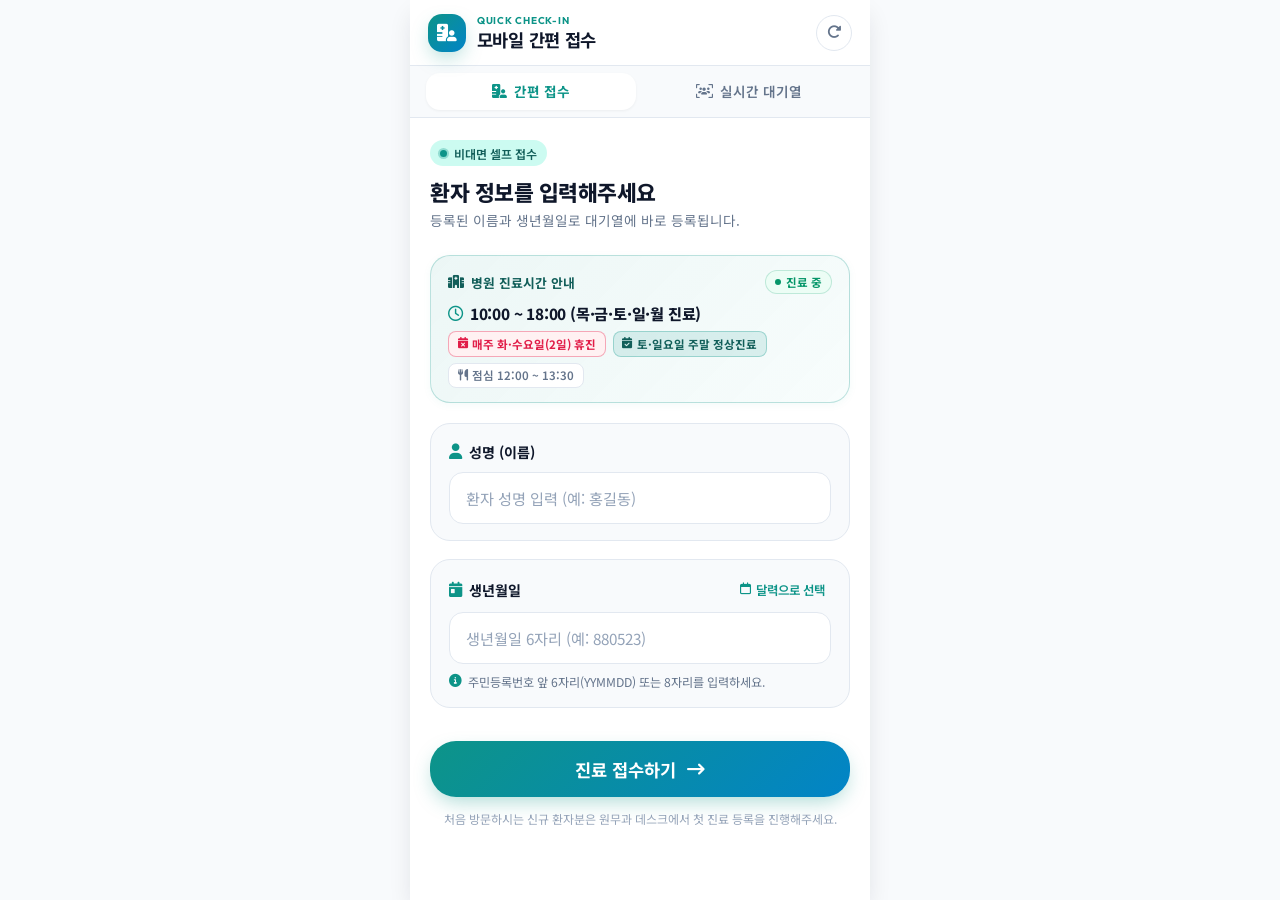
==== quick-ui/index.html @ 98c931a6 "***의원 custom" ====
<!DOCTYPE html>
<html lang="ko">
<head>
    <meta charset="UTF-8">
    <meta name="viewport" content="width=device-width, initial-scale=1.0, maximum-scale=1.0, user-scalable=no, viewport-fit=cover">
    <meta name="theme-color" content="#0d9488">
    <meta name="apple-mobile-web-app-capable" content="yes">
    <meta name="apple-mobile-web-app-status-bar-style" content="black-translucent">
    <title>빠른 간편 접수 | 모바일 셀프체크인</title>
    
    <!-- Google Fonts -->
    <link rel="preconnect" href="https://fonts.googleapis.com">
    <link rel="preconnect" href="https://fonts.gstatic.com" crossorigin>
    <link href="https://fonts.googleapis.com/css2?family=Pretendard:wght@300;400;500;600;700;800&family=Outfit:wght@400;600;700&family=Noto+Sans+KR:wght@300;400;500;700&display=swap" rel="stylesheet">
    
    <!-- FontAwesome 6 -->
    <link rel="stylesheet" href="https://cdnjs.cloudflare.com/ajax/libs/font-awesome/6.5.1/css/all.min.css">
    
    <link rel="stylesheet" href="style.css?v=8">
    <!-- Dynamic Gateway config -->
    <script src="/config.js?v=2"></script>
</head>
<body>
    <div class="mobile-container">
        <!-- Top App Bar / Header -->
        <header class="app-bar">
            <div class="header-brand">
                <div class="brand-icon">
                    <i class="fa-solid fa-hospital-user"></i>
                </div>
                <div class="brand-text">
                    <span class="brand-badge">QUICK CHECK-IN</span>
                    <h1 class="brand-title">모바일 간편 접수</h1>
                </div>
            </div>
            <div class="header-actions">
                <button type="button" class="icon-btn" id="btn-refresh" title="새로고침" onclick="resetForm()">
                    <i class="fa-solid fa-rotate-right"></i>
                </button>
            </div>
        </header>

        <!-- Navigation Tabs between /quick and /quicklist -->
        <nav class="sub-nav">
            <a href="/quick/" class="nav-tab active">
                <i class="fa-solid fa-hospital-user"></i>
                <span>간편 접수</span>
            </a>
            <a href="/quicklist/" class="nav-tab">
                <i class="fa-solid fa-users-viewfinder"></i>
                <span>실시간 대기열</span>
            </a>
        </nav>

        <!-- Main Content Area -->
        <main class="main-content">
            <!-- Form View -->
            <section id="form-view" class="view-panel active">
                <div class="hero-banner">
                    <div class="hero-pill">
                        <span class="live-dot"></span> 비대면 셀프 접수
                    </div>
                    <h2>환자 정보를 입력해주세요</h2>
                    <p>등록된 이름과 생년월일로 대기열에 바로 등록됩니다.</p>
                </div>

                <!-- Hospital Clinic Operating Hours Information Card -->
                <div class="clinic-info-card" id="clinic-info-card">
                    <div class="clinic-info-header">
                        <div class="clinic-info-title">
                            <i class="fa-solid fa-hospital"></i>
                            <span>병원 진료시간 안내</span>
                        </div>
                        <div class="clinic-status-tag open" id="clinic-status-tag">
                            <span class="status-pulse-dot"></span>
                            <span id="clinic-status-badge-text">진료 중</span>
                        </div>
                    </div>
                    <div class="clinic-info-body">
                        <div class="hours-highlight">
                            <i class="fa-regular fa-clock"></i>
                            <span id="clinic-hours-display">10:00 ~ 18:00 (목·금·토·일·월 진료)</span>
                        </div>
                        <div class="hours-chips">
                            <span class="chip-badge closed-day"><i class="fa-solid fa-calendar-xmark"></i> 매주 화·수요일(2일) 휴진</span>
                            <span class="chip-badge weekend"><i class="fa-solid fa-calendar-check"></i> 토·일요일 주말 정상진료</span>
                            <span class="chip-badge lunch"><i class="fa-solid fa-utensils"></i> 점심 12:00 ~ 13:30</span>
                        </div>
                    </div>
                </div>

                <!-- Clinic Closed / Server Down Alert Banner -->
                <div id="clinic-closed-banner" class="alert-banner warning" style="display:none;">
                    <i class="fa-solid fa-triangle-exclamation"></i>
                    <div class="banner-text">
                        <strong id="closed-banner-title">현재 진료시간이 아닙니다</strong>
                        <p id="closed-banner-desc">현재 진료시간이 아니거나 진료준비중입니다. 진료시간 내에 접수해 주세요.</p>
                    </div>
                </div>

                <form id="quick-checkin-form" onsubmit="handleFormSubmit(event)" novalidate>
                    <!-- Patient Name Input -->
                    <div class="input-card">
                        <label for="pname" class="input-label">
                            <i class="fa-solid fa-user"></i>
                            <span>성명 (이름)</span>
                        </label>
                        <div class="input-wrapper">
                            <input 
                                type="text" 
                                id="pname" 
                                name="pname" 
                                class="form-input" 
                                placeholder="환자 성명 입력 (예: 홍길동)" 
                                autocomplete="off" 
                                autocorrect="off"
                                spellcheck="false"
                                required
                            >
                            <button type="button" class="clear-input-btn" onclick="clearField('pname')" id="clear-pname-btn" style="display:none;">
                                <i class="fa-solid fa-circle-xmark"></i>
                            </button>
                        </div>
                    </div>

                    <!-- Birthdate Input with Dual Mode (Numeric 6/8 digits or Date Picker) -->
                    <div class="input-card">
                        <div class="label-row">
                            <label for="birth-numeric" class="input-label">
                                <i class="fa-solid fa-calendar-day"></i>
                                <span>생년월일</span>
                            </label>
                            <button type="button" class="mode-toggle-btn" id="btn-toggle-picker" onclick="toggleBirthInputMode()">
                                <i class="fa-regular fa-calendar"></i>
                                <span id="toggle-picker-label">달력으로 선택</span>
                            </button>
                        </div>

                        <!-- 1) Numeric Easy Input (Default for mobile phone keypad) -->
                        <div id="numeric-input-group" class="input-wrapper">
                            <input 
                                type="tel" 
                                id="birth-numeric" 
                                class="form-input" 
                                placeholder="생년월일 6자리 (예: 880523)" 
                                maxlength="8"
                                inputmode="numeric"
                                pattern="[0-9]*"
                                autocomplete="off"
                            >
                            <button type="button" class="clear-input-btn" onclick="clearField('birth-numeric')" id="clear-birth-btn" style="display:none;">
                                <i class="fa-solid fa-circle-xmark"></i>
                            </button>
                        </div>

                        <!-- 2) Native Date Picker Input (Alternative) -->
                        <div id="date-picker-group" class="input-wrapper" style="display:none;">
                            <input 
                                type="date" 
                                id="pbirth" 
                                class="form-input date-native"
                            >
                        </div>

                        <!-- Real-time formatted preview helper -->
                        <div class="helper-box" id="birth-helper">
                            <i class="fa-solid fa-circle-info"></i>
                            <span id="birth-helper-text">주민등록번호 앞 6자리(YYMMDD) 또는 8자리를 입력하세요.</span>
                        </div>
                    </div>

                    <!-- Error Alert Banner -->
                    <div id="error-banner" class="alert-banner error" style="display:none;">
                        <i class="fa-solid fa-triangle-exclamation"></i>
                        <span id="error-message">오류가 발생했습니다.</span>
                    </div>

                    <!-- Submit Actions -->
                    <div class="submit-dock">
                        <button type="submit" id="submit-btn" class="btn-submit">
                            <span class="btn-text">진료 접수하기</span>
                            <i class="fa-solid fa-arrow-right-long"></i>
                            <div class="spinner" id="btn-spinner" style="display:none;"></div>
                        </button>
                        <p class="terms-notice">
                            처음 방문하시는 신규 환자분은 원무과 데스크에서 첫 진료 등록을 진행해주세요.
                        </p>
                    </div>
                </form>
            </section>

            <!-- Success Confirmation View -->
            <section id="success-view" class="view-panel" style="display:none;">
                <div class="ticket-card">
                    <div class="ticket-header">
                        <div class="check-circle-icon">
                            <i class="fa-solid fa-check"></i>
                        </div>
                        <h2>접수가 정상 완료되었습니다!</h2>
                        <p class="ticket-sub">대기 순서가 되면 성함을 호명해 드립니다.</p>
                    </div>

                    <div class="ticket-divider">
                        <div class="notch left"></div>
                        <div class="dash-line"></div>
                        <div class="notch right"></div>
                    </div>

                    <div class="ticket-body">
                        <div class="info-row">
                            <span class="info-label">환자 성명</span>
                            <span class="info-value highlight-name" id="res-patient-name">-</span>
                        </div>
                        <div class="info-row">
                            <span class="info-label">생년월일</span>
                            <span class="info-value" id="res-patient-birth">-</span>
                        </div>
                        <div class="info-row">
                            <span class="info-label">접수 일시</span>
                            <span class="info-value" id="res-register-time">-</span>
                        </div>
                        <div class="info-row">
                            <span class="info-label">접수 구분</span>
                            <span class="info-value badge-gubun" id="res-register-gubun">모바일</span>
                        </div>
                    </div>

                    <div class="ticket-footer">
                        <div class="notice-pill">
                            <i class="fa-solid fa-bullhorn"></i>
                            <span>원내 대기실에서 잠시만 대기해 주세요.</span>
                        </div>
                    </div>
                </div>

                <div class="action-dock">
                    <a href="/quicklist/" class="btn-primary-action" id="btn-go-quicklist" onclick="cancelAutoRedirect(); window.location.href='/quicklist/'; return false;">
                        <i class="fa-solid fa-clock-rotate-left"></i>
                        <span id="btn-go-quicklist-text">내 대기시간 실시간 조회</span>
                    </a>
                    <button type="button" class="btn-secondary-full" id="btn-add-another" onclick="cancelAutoRedirect(); resetForm();">
                        <i class="fa-solid fa-user-plus"></i>
                        <span>다른 환자 추가 접수하기</span>
                    </button>
                </div>
            </section>
        </main>
    </div>

    <!-- Notification Toast Modal -->
    <div id="toast" class="toast-popup" style="display:none;">
        <span id="toast-text"></span>
    </div>

    <!-- Clinic Closed / Server Down Alert Modal Popup -->
    <div id="clinic-closed-modal" class="modal-overlay" style="display:none;">
        <div class="modal-card">
            <div class="modal-icon warning">
                <i class="fa-solid fa-door-closed"></i>
            </div>
            <h3 id="modal-closed-title">현재 진료시간이 아닙니다</h3>
            <p id="modal-closed-desc">
                현재 진료시간이 아니거나 진료준비중이므로 접수가 불가능합니다.
            </p>
            <div class="clinic-hours-box">
                <i class="fa-regular fa-clock"></i>
                <span id="modal-hours-text">10:00 ~ 18:00 (매주 화·수요일 휴진 / 토·일 주말 정상진료 / 점심 12:00 ~ 13:30)</span>
            </div>
            <button type="button" class="btn-modal-close" onclick="closeClosedModal()">확인</button>
        </div>
    </div>

    <script src="app.js?v=8"></script>
</body>
</html>
---- quick-ui/style.css ----
:root {
    --primary: #0d9488;
    --primary-hover: #0f766e;
    --primary-light: #ccfbf1;
    --primary-dark: #115e59;
    --primary-gradient: linear-gradient(135deg, #0d9488 0%, #0284c7 100%);
    
    --accent: #f59e0b;
    --danger: #ef4444;
    --danger-light: #fef2f2;
    --success: #10b981;
    --success-light: #ecfdf5;

    --bg-page: #f8fafc;
    --bg-card: #ffffff;
    --text-main: #0f172a;
    --text-muted: #64748b;
    --text-sub: #94a3b8;
    --border-color: #e2e8f0;
    --border-focus: #0d9488;

    --radius-sm: 8px;
    --radius-md: 14px;
    --radius-lg: 20px;
    --radius-xl: 26px;

    --shadow-sm: 0 1px 3px rgba(0, 0, 0, 0.05);
    --shadow-md: 0 4px 12px -2px rgba(15, 23, 42, 0.08);
    --shadow-lg: 0 12px 24px -4px rgba(15, 23, 42, 0.12);
    --shadow-glow: 0 8px 20px -4px rgba(13, 148, 136, 0.35);

    --transition: all 0.2s cubic-bezier(0.16, 1, 0.3, 1);
}

@media (prefers-color-scheme: dark) {
    :root {
        --bg-page: #0f172a;
        --bg-card: #1e293b;
        --text-main: #f8fafc;
        --text-muted: #94a3b8;
        --text-sub: #64748b;
        --border-color: #334155;
        --border-focus: #14b8a6;
        --primary-light: rgba(13, 148, 136, 0.15);
        --danger-light: rgba(239, 68, 68, 0.15);
        --success-light: rgba(16, 185, 129, 0.15);
        --shadow-md: 0 4px 14px -2px rgba(0, 0, 0, 0.35);
        --shadow-lg: 0 12px 28px -4px rgba(0, 0, 0, 0.5);
    }
}

* {
    box-sizing: border-box;
    margin: 0;
    padding: 0;
    -webkit-tap-highlight-color: transparent;
    font-family: 'Pretendard', -apple-system, BlinkMacSystemFont, 'Noto Sans KR', sans-serif;
}

html, body {
    width: 100%;
    min-height: 100%;
    min-height: 100dvh;
    background-color: var(--bg-page);
    color: var(--text-main);
    display: flex;
    justify-content: center;
    align-items: stretch;
    -webkit-font-smoothing: antialiased;
}

/* Mobile-first Container */
.mobile-container {
    width: 100%;
    max-width: 460px;
    min-height: 100dvh;
    background-color: var(--bg-card);
    display: flex;
    flex-direction: column;
    box-shadow: var(--shadow-lg);
    position: relative;
    padding-top: env(safe-area-inset-top, 0px);
    padding-bottom: env(safe-area-inset-bottom, 0px);
}

/* Top App Bar */
.app-bar {
    display: flex;
    align-items: center;
    justify-content: space-between;
    padding: 0.85rem 1.15rem;
    border-bottom: 1px solid var(--border-color);
    background: var(--bg-card);
    position: sticky;
    top: 0;
    z-index: 50;
}

.header-brand {
    display: flex;
    align-items: center;
    gap: 0.65rem;
}

.brand-icon {
    width: 38px;
    height: 38px;
    background: var(--primary-gradient);
    color: #ffffff;
    border-radius: var(--radius-md);
    display: flex;
    align-items: center;
    justify-content: center;
    font-size: 1.1rem;
    box-shadow: var(--shadow-glow);
}

.brand-text {
    display: flex;
    flex-direction: column;
}

.brand-badge {
    font-family: 'Outfit', sans-serif;
    font-size: 0.62rem;
    font-weight: 700;
    letter-spacing: 0.75px;
    color: var(--primary);
    text-transform: uppercase;
}

.brand-title {
    font-size: 1.1rem;
    font-weight: 700;
    color: var(--text-main);
    letter-spacing: -0.3px;
}

.header-actions {
    display: flex;
    align-items: center;
    gap: 0.5rem;
}

.icon-btn {
    width: 36px;
    height: 36px;
    border: 1px solid var(--border-color);
    background: transparent;
    border-radius: 50%;
    color: var(--text-muted);
    font-size: 0.9rem;
    display: flex;
    align-items: center;
    justify-content: center;
    cursor: pointer;
    transition: var(--transition);
}

.icon-btn:active {
    transform: rotate(180deg) scale(0.92);
    background-color: var(--primary-light);
    color: var(--primary);
}

/* Main Content Area */
.main-content {
    flex: 1;
    padding: 1.25rem 1.25rem 1.75rem;
    display: flex;
    flex-direction: column;
}

.view-panel {
    display: flex;
    flex-direction: column;
    flex: 1;
    animation: fadeIn 0.3s cubic-bezier(0.16, 1, 0.3, 1);
}

@keyframes fadeIn {
    from {
        opacity: 0;
        transform: translateY(8px);
    }
    to {
        opacity: 1;
        transform: translateY(0);
    }
}

/* Hero Banner */
.hero-banner {
    margin-bottom: 1.5rem;
}

.hero-pill {
    display: inline-flex;
    align-items: center;
    gap: 0.4rem;
    padding: 0.3rem 0.65rem;
    background: var(--primary-light);
    color: var(--primary-dark);
    font-size: 0.75rem;
    font-weight: 600;
    border-radius: 999px;
    margin-bottom: 0.65rem;
}

@media (prefers-color-scheme: dark) {
    .hero-pill {
        color: #5eead4;
    }
}

.live-dot {
    width: 7px;
    height: 7px;
    background-color: var(--primary);
    border-radius: 50%;
    box-shadow: 0 0 0 2px rgba(13, 148, 136, 0.3);
    animation: pulseDot 1.8s infinite;
}

@keyframes pulseDot {
    0% { transform: scale(0.95); box-shadow: 0 0 0 0 rgba(13, 148, 136, 0.7); }
    70% { transform: scale(1); box-shadow: 0 0 0 6px rgba(13, 148, 136, 0); }
    100% { transform: scale(0.95); box-shadow: 0 0 0 0 rgba(13, 148, 136, 0); }
}

.hero-banner h2 {
    font-size: 1.35rem;
    font-weight: 800;
    line-height: 1.35;
    letter-spacing: -0.5px;
    margin-bottom: 0.35rem;
    color: var(--text-main);
}

.hero-banner p {
    font-size: 0.85rem;
    color: var(--text-muted);
    line-height: 1.4;
}

/* Hospital Clinic Info Card */
.clinic-info-card {
    background: linear-gradient(135deg, rgba(13, 148, 136, 0.08) 0%, rgba(20, 184, 166, 0.03) 100%);
    border: 1px solid rgba(13, 148, 136, 0.25);
    border-radius: var(--radius-lg);
    padding: 0.9rem 1.05rem;
    margin-bottom: 1.25rem;
    box-shadow: 0 2px 8px rgba(13, 148, 136, 0.05);
    transition: var(--transition);
}

.clinic-info-header {
    display: flex;
    align-items: center;
    justify-content: space-between;
    margin-bottom: 0.5rem;
}

.clinic-info-title {
    display: flex;
    align-items: center;
    gap: 0.45rem;
    font-size: 0.8rem;
    font-weight: 700;
    color: var(--primary-dark);
}

@media (prefers-color-scheme: dark) {
    .clinic-info-title {
        color: #5eead4;
    }
}

.clinic-status-tag {
    display: inline-flex;
    align-items: center;
    gap: 0.35rem;
    padding: 0.2rem 0.55rem;
    border-radius: 999px;
    font-size: 0.72rem;
    font-weight: 700;
}

.clinic-status-tag.open {
    background: #ecfdf5;
    color: #059669;
    border: 1px solid rgba(5, 150, 105, 0.2);
}

.clinic-status-tag.lunch {
    background: #fffbeb;
    color: #d97706;
    border: 1px solid rgba(217, 119, 6, 0.2);
}

.clinic-status-tag.closed {
    background: #fef2f2;
    color: #dc2626;
    border: 1px solid rgba(220, 38, 38, 0.2);
}

@media (prefers-color-scheme: dark) {
    .clinic-status-tag.open {
        background: rgba(5, 150, 105, 0.2);
        color: #34d399;
    }
    .clinic-status-tag.lunch {
        background: rgba(217, 119, 6, 0.2);
        color: #fbbf24;
    }
    .clinic-status-tag.closed {
        background: rgba(220, 38, 38, 0.2);
        color: #f87171;
    }
}

.status-pulse-dot {
    width: 6px;
    height: 6px;
    border-radius: 50%;
    background-color: currentColor;
    animation: pulseDot 1.5s infinite;
}

.clinic-info-body {
    display: flex;
    flex-direction: column;
    gap: 0.45rem;
}

.hours-highlight {
    display: flex;
    align-items: center;
    gap: 0.45rem;
    font-size: 0.95rem;
    font-weight: 800;
    color: var(--text-main);
    letter-spacing: -0.2px;
}

.hours-highlight i {
    color: var(--primary);
    font-size: 0.95rem;
}

.hours-chips {
    display: flex;
    flex-wrap: wrap;
    gap: 0.4rem;
}

.chip-badge {
    display: inline-flex;
    align-items: center;
    gap: 0.3rem;
    padding: 0.22rem 0.55rem;
    border-radius: var(--radius-sm);
    font-size: 0.72rem;
    font-weight: 600;
}

.chip-badge.closed-day {
    background: #fff1f2;
    color: #e11d48;
    border: 1px solid rgba(225, 29, 72, 0.35);
    font-weight: 700;
}

@media (prefers-color-scheme: dark) {
    .chip-badge.closed-day {
        background: rgba(225, 29, 72, 0.2);
        color: #fda4af;
        border-color: rgba(225, 29, 72, 0.4);
    }
}

.chip-badge.weekend {
    background: rgba(13, 148, 136, 0.12);
    color: var(--primary-dark);
    border: 1px solid rgba(13, 148, 136, 0.3);
    font-weight: 700;
}

@media (prefers-color-scheme: dark) {
    .chip-badge.weekend {
        background: rgba(13, 148, 136, 0.25);
        color: #5eead4;
        border-color: rgba(94, 234, 212, 0.3);
    }
}

.chip-badge.lunch {
    background: var(--bg-card);
    color: var(--text-muted);
    border: 1px solid var(--border-color);
}

/* Input Cards */
.input-card {
    background: var(--bg-page);
    border: 1px solid var(--border-color);
    border-radius: var(--radius-lg);
    padding: 1.1rem 1.1rem 1rem;
    margin-bottom: 1.1rem;
    transition: var(--transition);
}

.input-card:focus-within {
    border-color: var(--border-focus);
    box-shadow: 0 0 0 3px rgba(13, 148, 136, 0.15);
    background: var(--bg-card);
}

.input-label {
    display: flex;
    align-items: center;
    gap: 0.45rem;
    font-size: 0.88rem;
    font-weight: 700;
    color: var(--text-main);
    margin-bottom: 0.65rem;
}

.input-label i {
    color: var(--primary);
    font-size: 0.95rem;
}

.label-row {
    display: flex;
    justify-content: space-between;
    align-items: center;
    margin-bottom: 0.65rem;
}

.label-row .input-label {
    margin-bottom: 0;
}

.mode-toggle-btn {
    background: none;
    border: none;
    color: var(--primary);
    font-size: 0.78rem;
    font-weight: 600;
    display: flex;
    align-items: center;
    gap: 0.3rem;
    cursor: pointer;
    padding: 0.2rem 0.4rem;
    border-radius: var(--radius-sm);
}

.mode-toggle-btn:active {
    background: var(--primary-light);
}

.input-wrapper {
    position: relative;
    display: flex;
    align-items: center;
}

.form-input {
    width: 100%;
    height: 52px;
    padding: 0 2.5rem 0 1rem;
    border: 1.5px solid var(--border-color);
    border-radius: var(--radius-md);
    background-color: var(--bg-card);
    color: var(--text-main);
    font-size: 1.05rem;
    font-weight: 600;
    outline: none;
    transition: var(--transition);
}

.form-input::placeholder {
    color: var(--text-sub);
    font-weight: 400;
    font-size: 0.95rem;
}

.form-input:focus {
    border-color: var(--border-focus);
}

.form-input.date-native {
    padding-right: 1rem;
    color-scheme: light dark;
}

.clear-input-btn {
    position: absolute;
    right: 12px;
    background: none;
    border: none;
    color: var(--text-sub);
    font-size: 1.15rem;
    cursor: pointer;
    display: flex;
    align-items: center;
    justify-content: center;
    width: 28px;
    height: 28px;
}

.clear-input-btn:active {
    color: var(--text-main);
}

/* Helper text */
.helper-box {
    margin-top: 0.6rem;
    display: flex;
    align-items: flex-start;
    gap: 0.4rem;
    font-size: 0.76rem;
    color: var(--text-muted);
    line-height: 1.4;
}

.helper-box i {
    font-size: 0.8rem;
    margin-top: 1px;
    color: var(--primary);
}

.helper-box.valid {
    color: var(--success);
}
.helper-box.valid i {
    color: var(--success);
}

/* Alert Banner */
.alert-banner {
    display: flex;
    align-items: center;
    gap: 0.6rem;
    padding: 0.85rem 1rem;
    border-radius: var(--radius-md);
    font-size: 0.85rem;
    font-weight: 500;
    margin-bottom: 1.25rem;
    animation: shake 0.3s ease-in-out;
}

.alert-banner.error {
    background-color: var(--danger-light);
    color: var(--danger);
    border: 1px solid rgba(239, 68, 68, 0.2);
}

@keyframes shake {
    0%, 100% { transform: translateX(0); }
    25% { transform: translateX(-4px); }
    75% { transform: translateX(4px); }
}

/* Submit Dock */
.submit-dock {
    margin-top: auto;
    padding-top: 1rem;
}

.btn-submit {
    width: 100%;
    height: 56px;
    background: var(--primary-gradient);
    color: #ffffff;
    border: none;
    border-radius: var(--radius-xl);
    font-size: 1.1rem;
    font-weight: 700;
    display: flex;
    align-items: center;
    justify-content: center;
    gap: 0.65rem;
    cursor: pointer;
    box-shadow: var(--shadow-glow);
    transition: var(--transition);
}

.btn-submit:active {
    transform: scale(0.98);
    filter: brightness(0.95);
}

.btn-submit:disabled {
    opacity: 0.65;
    cursor: not-allowed;
    transform: none;
}

.terms-notice {
    font-size: 0.75rem;
    color: var(--text-sub);
    text-align: center;
    margin-top: 0.85rem;
    line-height: 1.4;
}

/* Spinner */
.spinner {
    width: 22px;
    height: 22px;
    border: 3px solid rgba(255, 255, 255, 0.3);
    border-radius: 50%;
    border-top-color: #ffffff;
    animation: spin 0.8s linear infinite;
}

@keyframes spin {
    to { transform: rotate(360deg); }
}

/* Ticket Receipt Style for Success View */
.ticket-card {
    background: var(--bg-card);
    border-radius: var(--radius-xl);
    border: 1px solid var(--border-color);
    box-shadow: var(--shadow-md);
    overflow: hidden;
    position: relative;
    margin-bottom: 1.5rem;
}

.ticket-header {
    text-align: center;
    padding: 2rem 1.5rem 1.25rem;
}

.check-circle-icon {
    width: 64px;
    height: 64px;
    background-color: var(--success-light);
    color: var(--success);
    border-radius: 50%;
    display: inline-flex;
    align-items: center;
    justify-content: center;
    font-size: 1.8rem;
    margin-bottom: 1rem;
}

.ticket-header h2 {
    font-size: 1.3rem;
    font-weight: 800;
    letter-spacing: -0.5px;
    margin-bottom: 0.4rem;
    color: var(--text-main);
}

.ticket-sub {
    font-size: 0.85rem;
    color: var(--text-muted);
}

.ticket-divider {
    position: relative;
    height: 24px;
    display: flex;
    align-items: center;
}

.notch {
    position: absolute;
    width: 20px;
    height: 20px;
    background-color: var(--bg-page);
    border-radius: 50%;
    top: 2px;
}

.notch.left {
    left: -10px;
}

.notch.right {
    right: -10px;
}

.dash-line {
    width: calc(100% - 24px);
    margin: 0 auto;
    border-top: 1.5px dashed var(--border-color);
}

.ticket-body {
    padding: 1.25rem 1.5rem;
    display: flex;
    flex-direction: column;
    gap: 0.95rem;
}

.info-row {
    display: flex;
    justify-content: space-between;
    align-items: center;
    font-size: 0.92rem;
}

.info-label {
    color: var(--text-muted);
    font-weight: 500;
}

.info-value {
    color: var(--text-main);
    font-weight: 600;
}

.highlight-name {
    font-size: 1.15rem;
    font-weight: 800;
    color: var(--primary);
}

.badge-gubun {
    background-color: var(--primary-light);
    color: var(--primary-dark);
    padding: 0.2rem 0.55rem;
    border-radius: var(--radius-sm);
    font-size: 0.8rem;
    font-weight: 700;
}

@media (prefers-color-scheme: dark) {
    .badge-gubun {
        color: #5eead4;
    }
}

.ticket-footer {
    padding: 0.75rem 1.5rem 1.5rem;
}

.notice-pill {
    background: var(--bg-page);
    border-radius: var(--radius-md);
    padding: 0.85rem 1rem;
    display: flex;
    align-items: center;
    gap: 0.6rem;
    font-size: 0.82rem;
    font-weight: 600;
    color: var(--text-muted);
    text-align: left;
}

.notice-pill i {
    color: var(--primary);
    font-size: 1rem;
}

/* Action Dock for Success Screen */
.action-dock {
    display: flex;
    flex-direction: column;
    gap: 0.75rem;
}

.btn-secondary-full {
    width: 100%;
    height: 52px;
    background-color: var(--bg-card);
    border: 1.5px solid var(--border-color);
    color: var(--text-main);
    border-radius: var(--radius-xl);
    font-size: 1rem;
    font-weight: 700;
    display: flex;
    align-items: center;
    justify-content: center;
    gap: 0.5rem;
    cursor: pointer;
    transition: var(--transition);
}

.btn-secondary-full:active {
    background-color: var(--bg-page);
}

/* Sub Navigation Tabs */
.sub-nav {
    display: flex;
    padding: 0.4rem 1rem;
    background: var(--bg-page);
    border-bottom: 1px solid var(--border-color);
    gap: 0.5rem;
}

.nav-tab {
    flex: 1;
    display: flex;
    align-items: center;
    justify-content: center;
    gap: 0.45rem;
    padding: 0.55rem 0.75rem;
    border-radius: var(--radius-md);
    text-decoration: none;
    font-size: 0.85rem;
    font-weight: 600;
    color: var(--text-muted);
    transition: var(--transition);
}

.nav-tab:link, .nav-tab:visited {
    color: var(--text-muted);
    text-decoration: none;
}

.nav-tab.active {
    background: var(--bg-card);
    color: var(--primary);
    box-shadow: var(--shadow-sm);
    font-weight: 700;
}

.nav-tab.active:link, .nav-tab.active:visited {
    color: var(--primary);
    text-decoration: none;
}

.nav-tab:active {
    transform: scale(0.98);
}

.btn-primary-action {
    width: 100%;
    height: 52px;
    background: var(--primary-gradient);
    color: #ffffff;
    border-radius: var(--radius-xl);
    font-size: 1.05rem;
    font-weight: 700;
    display: flex;
    align-items: center;
    justify-content: center;
    gap: 0.55rem;
    text-decoration: none;
    box-shadow: var(--shadow-glow);
    transition: var(--transition);
}

.btn-primary-action:active {
    transform: scale(0.98);
    filter: brightness(0.95);
}

/* Toast */
.toast-popup {
    position: fixed;
    bottom: 24px;
    left: 50%;
    transform: translateX(-50%);
    background: rgba(15, 23, 42, 0.9);
    backdrop-filter: blur(8px);
    color: #ffffff;
    padding: 0.75rem 1.25rem;
    border-radius: 999px;
    font-size: 0.85rem;
    font-weight: 500;
    box-shadow: var(--shadow-lg);
    z-index: 100;
    animation: toastIn 0.25s cubic-bezier(0.16, 1, 0.3, 1);
}

@keyframes toastIn {
    from {
        opacity: 0;
        transform: translate(-50%, 15px);
    }
    to {
        opacity: 1;
        transform: translate(-50%, 0);
    }
}

/* Alert Banner Warning Style */
.alert-banner.warning {
    background-color: #fffbeb;
    color: #b45309;
    border: 1px solid #fde68a;
    display: flex;
    align-items: flex-start;
    gap: 0.75rem;
    padding: 0.95rem 1.1rem;
    border-radius: var(--radius-md);
    margin-bottom: 1.25rem;
}

@media (prefers-color-scheme: dark) {
    .alert-banner.warning {
        background-color: rgba(245, 158, 11, 0.15);
        color: #fde68a;
        border-color: rgba(245, 158, 11, 0.3);
    }
}

.alert-banner.warning i {
    font-size: 1.2rem;
    margin-top: 2px;
}

.banner-text strong {
    display: block;
    font-size: 0.92rem;
    font-weight: 700;
    margin-bottom: 0.2rem;
}

.banner-text p {
    font-size: 0.78rem;
    line-height: 1.4;
    opacity: 0.95;
}

/* Modal Popup Overlay */
.modal-overlay {
    position: fixed;
    top: 0;
    left: 0;
    width: 100vw;
    height: 100vh;
    background: rgba(15, 23, 42, 0.75);
    backdrop-filter: blur(6px);
    display: flex;
    align-items: center;
    justify-content: center;
    z-index: 1000;
    padding: 1.5rem;
    animation: fadeIn 0.2s ease-out;
}

.modal-card {
    background: var(--bg-card);
    border: 1px solid var(--border-color);
    border-radius: var(--radius-xl);
    padding: 2rem 1.5rem 1.5rem;
    max-width: 360px;
    width: 100%;
    text-align: center;
    box-shadow: var(--shadow-lg);
    animation: popIn 0.25s cubic-bezier(0.16, 1, 0.3, 1);
}

.modal-icon.warning {
    width: 60px;
    height: 60px;
    background: #fef3c7;
    color: #d97706;
    border-radius: 50%;
    display: inline-flex;
    align-items: center;
    justify-content: center;
    font-size: 1.7rem;
    margin-bottom: 1rem;
}

@media (prefers-color-scheme: dark) {
    .modal-icon.warning {
        background: rgba(245, 158, 11, 0.2);
        color: #fbbf24;
    }
}

.modal-card h3 {
    font-size: 1.25rem;
    font-weight: 800;
    color: var(--text-main);
    margin-bottom: 0.5rem;
    letter-spacing: -0.3px;
}

.modal-card p {
    font-size: 0.88rem;
    color: var(--text-muted);
    line-height: 1.5;
    margin-bottom: 1.15rem;
}

.clinic-hours-box {
    background: var(--bg-page);
    border: 1px solid var(--border-color);
    border-radius: var(--radius-md);
    padding: 0.7rem 0.85rem;
    display: flex;
    align-items: center;
    justify-content: center;
    gap: 0.5rem;
    font-size: 0.8rem;
    font-weight: 600;
    color: var(--primary-dark);
    margin-bottom: 1.25rem;
}

@media (prefers-color-scheme: dark) {
    .clinic-hours-box {
        color: #5eead4;
    }
}

.btn-modal-close {
    width: 100%;
    height: 48px;
    background: var(--primary-gradient);
    color: #ffffff;
    border: none;
    border-radius: var(--radius-xl);
    font-size: 1rem;
    font-weight: 700;
    cursor: pointer;
    box-shadow: var(--shadow-glow);
    transition: var(--transition);
}

.btn-modal-close:active {
    transform: scale(0.98);
}
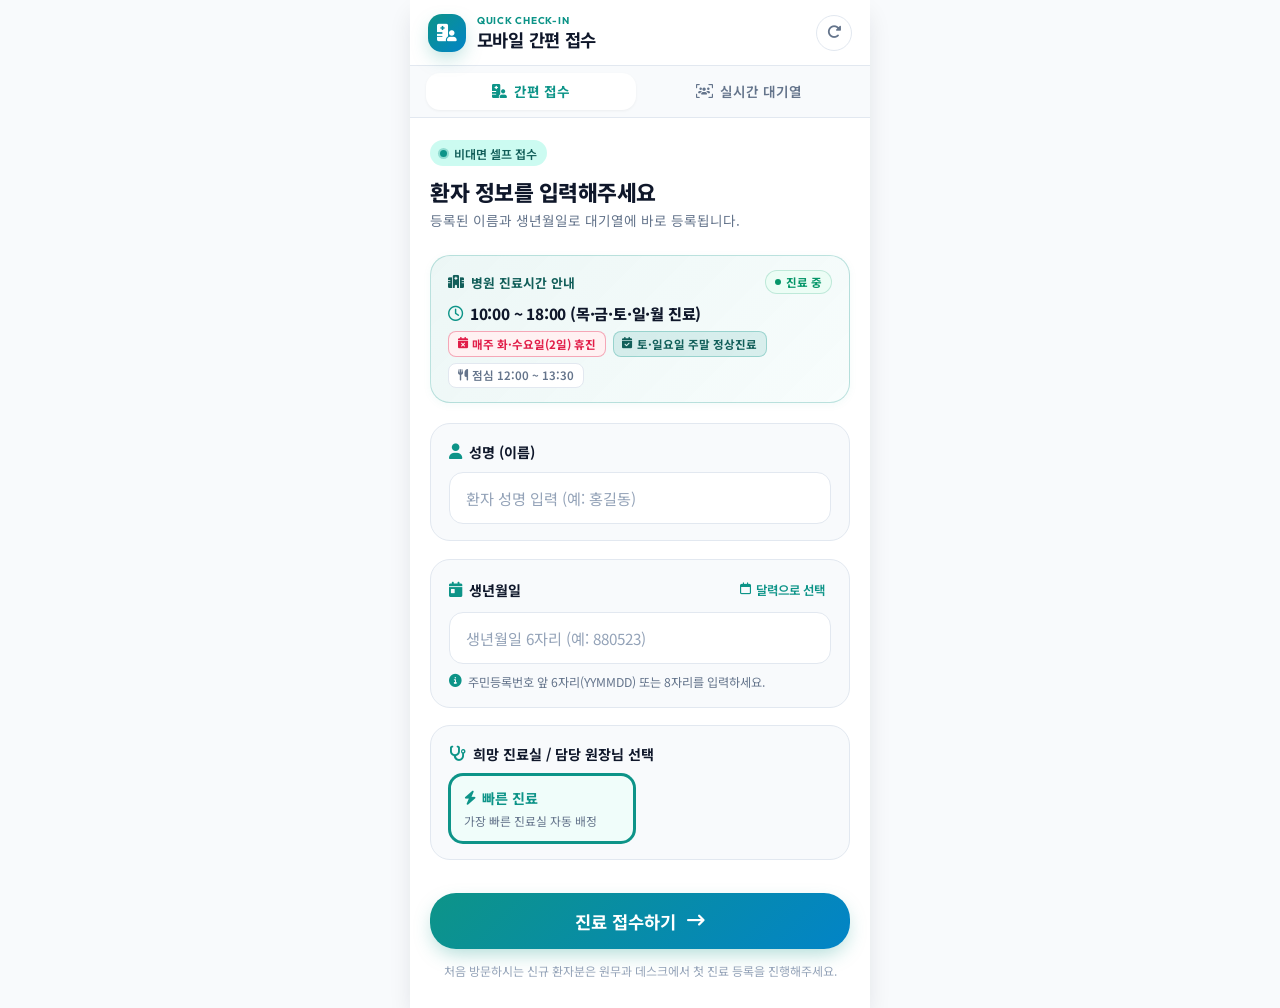
==== commit 081a7f52: "ui 개선" ====
--- a/quick-ui/index.html
+++ b/quick-ui/index.html
@@ -169,6 +169,20 @@
                         </div>
                     </div>
 
+                    <!-- Doctor / Room Selection Card -->
+                    <div class="input-card" id="quick-doctor-card">
+                        <label class="input-label">
+                            <i class="fa-solid fa-stethoscope"></i>
+                            <span>희망 진료실 / 담당 원장님 선택</span>
+                        </label>
+                        <div class="doctor-chips-grid" id="quick-doctor-chips">
+                            <div class="doctor-chip-card selected" onclick="selectQuickDoctor(this, null, null)">
+                                <div class="chip-title"><i class="fa-solid fa-bolt"></i> 빠른 진료</div>
+                                <div class="chip-sub">가장 빠른 진료실 자동 배정</div>
+                            </div>
+                        </div>
+                    </div>
+
                     <!-- Error Alert Banner -->
                     <div id="error-banner" class="alert-banner error" style="display:none;">
                         <i class="fa-solid fa-triangle-exclamation"></i>
@@ -216,6 +230,10 @@
                             <span class="info-value" id="res-patient-birth">-</span>
                         </div>
                         <div class="info-row">
+                            <span class="info-label">배정 진료실</span>
+                            <span class="info-value" id="res-assigned-room" style="color:var(--primary); font-weight:700;">-</span>
+                        </div>
+                        <div class="info-row">
                             <span class="info-label">접수 일시</span>
                             <span class="info-value" id="res-register-time">-</span>
                         </div>
--- a/quick-ui/style.css
+++ b/quick-ui/style.css
@@ -1024,3 +1024,56 @@
 .btn-modal-close:active {
     transform: scale(0.98);
 }
+
+/* Quick Check-in Doctor Selection Chips */
+.doctor-chips-grid {
+    display: grid;
+    grid-template-columns: 1fr 1fr;
+    gap: 0.6rem;
+    margin-top: 0.5rem;
+}
+@media (max-width: 480px) {
+    .doctor-chips-grid {
+        grid-template-columns: 1fr;
+    }
+}
+.doctor-chip-card {
+    display: flex;
+    flex-direction: column;
+    padding: 0.75rem 0.85rem;
+    border: 2px solid var(--border-color, #e2e8f0);
+    border-radius: var(--radius-md, 12px);
+    background: #ffffff;
+    cursor: pointer;
+    transition: all 0.2s cubic-bezier(0.16, 1, 0.3, 1);
+    user-select: none;
+    text-align: left;
+}
+.doctor-chip-card:hover {
+    border-color: var(--primary, #0d9488);
+    background: #f0fdfa;
+}
+.doctor-chip-card.selected {
+    border-color: var(--primary, #0d9488);
+    background: #f0fdfa;
+    box-shadow: 0 0 0 1px var(--primary, #0d9488);
+}
+.doctor-chip-card input[type="radio"] {
+    display: none;
+}
+.doctor-chip-card .chip-title {
+    font-size: 0.88rem;
+    font-weight: 700;
+    color: var(--text-main, #0f172a);
+    display: flex;
+    align-items: center;
+    gap: 0.35rem;
+}
+.doctor-chip-card.selected .chip-title {
+    color: var(--primary, #0d9488);
+}
+.doctor-chip-card .chip-sub {
+    font-size: 0.74rem;
+    color: var(--text-muted, #64748b);
+    margin-top: 0.2rem;
+}
